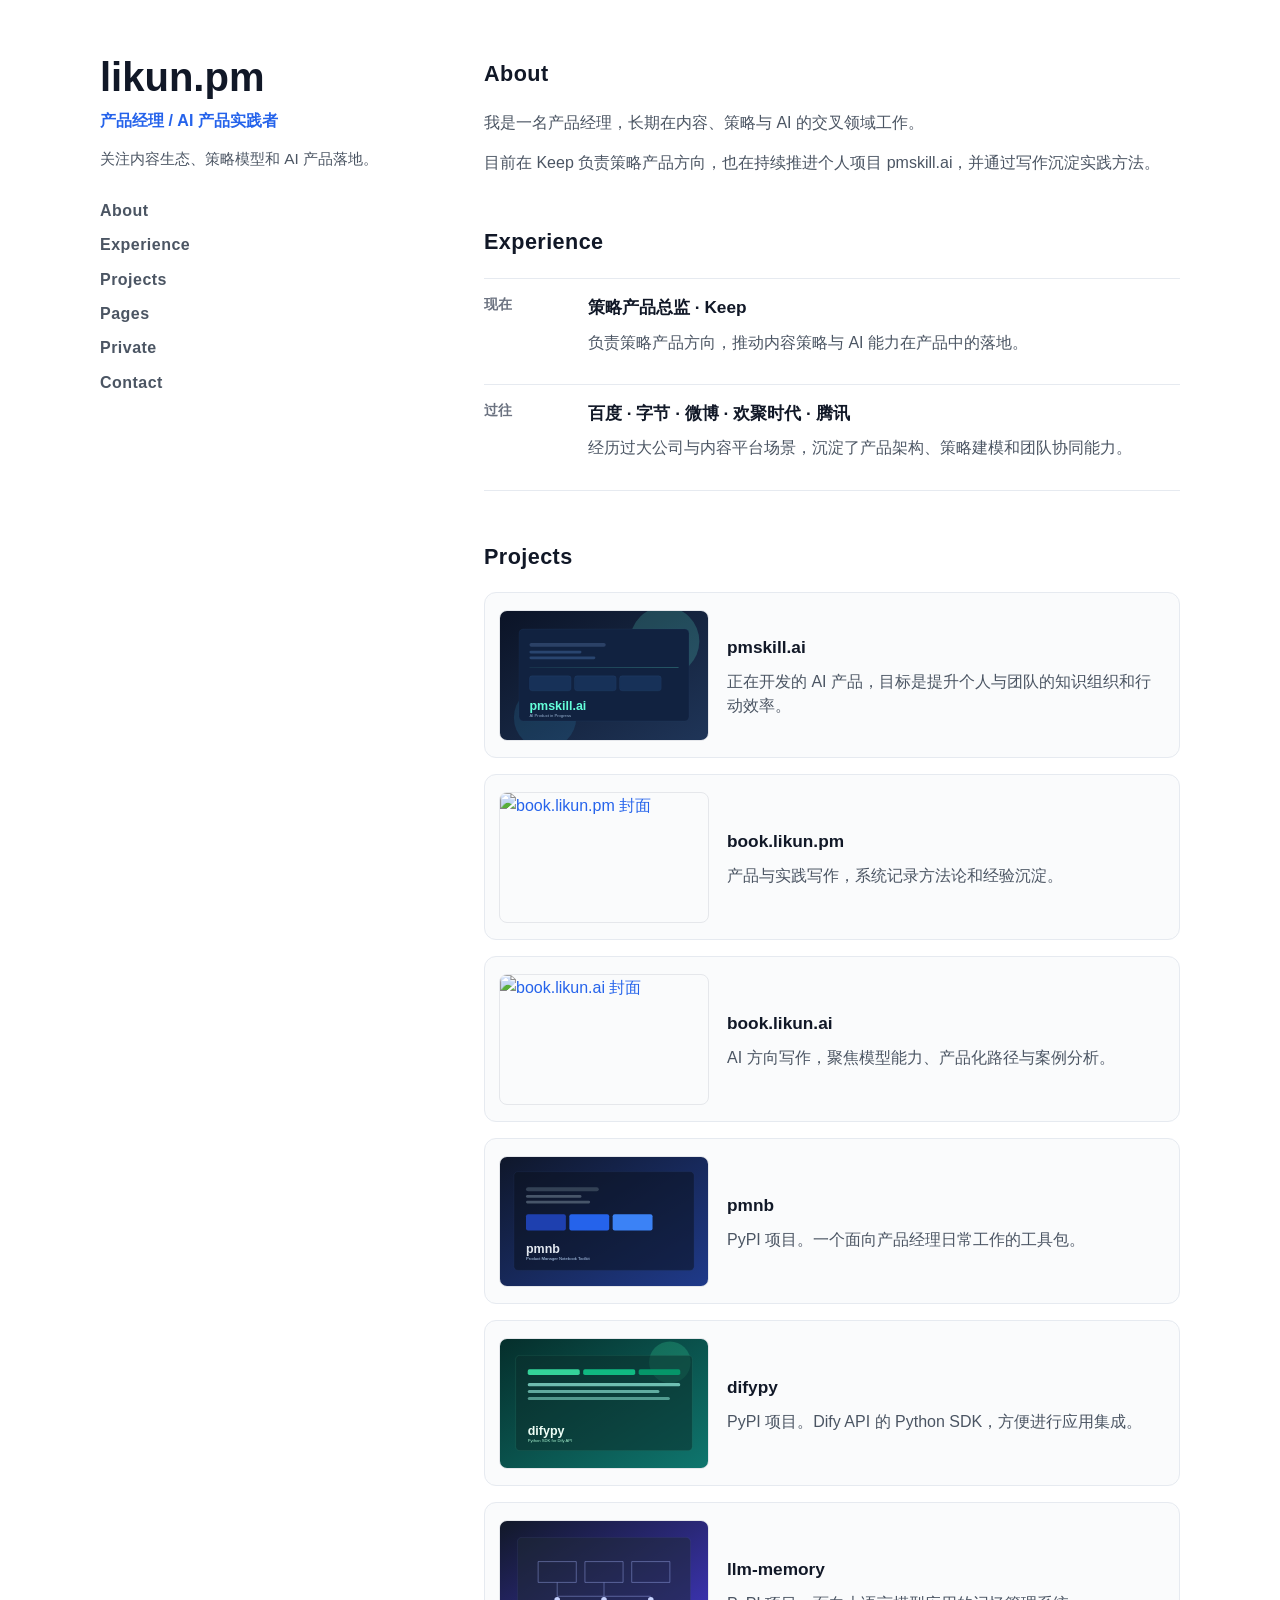
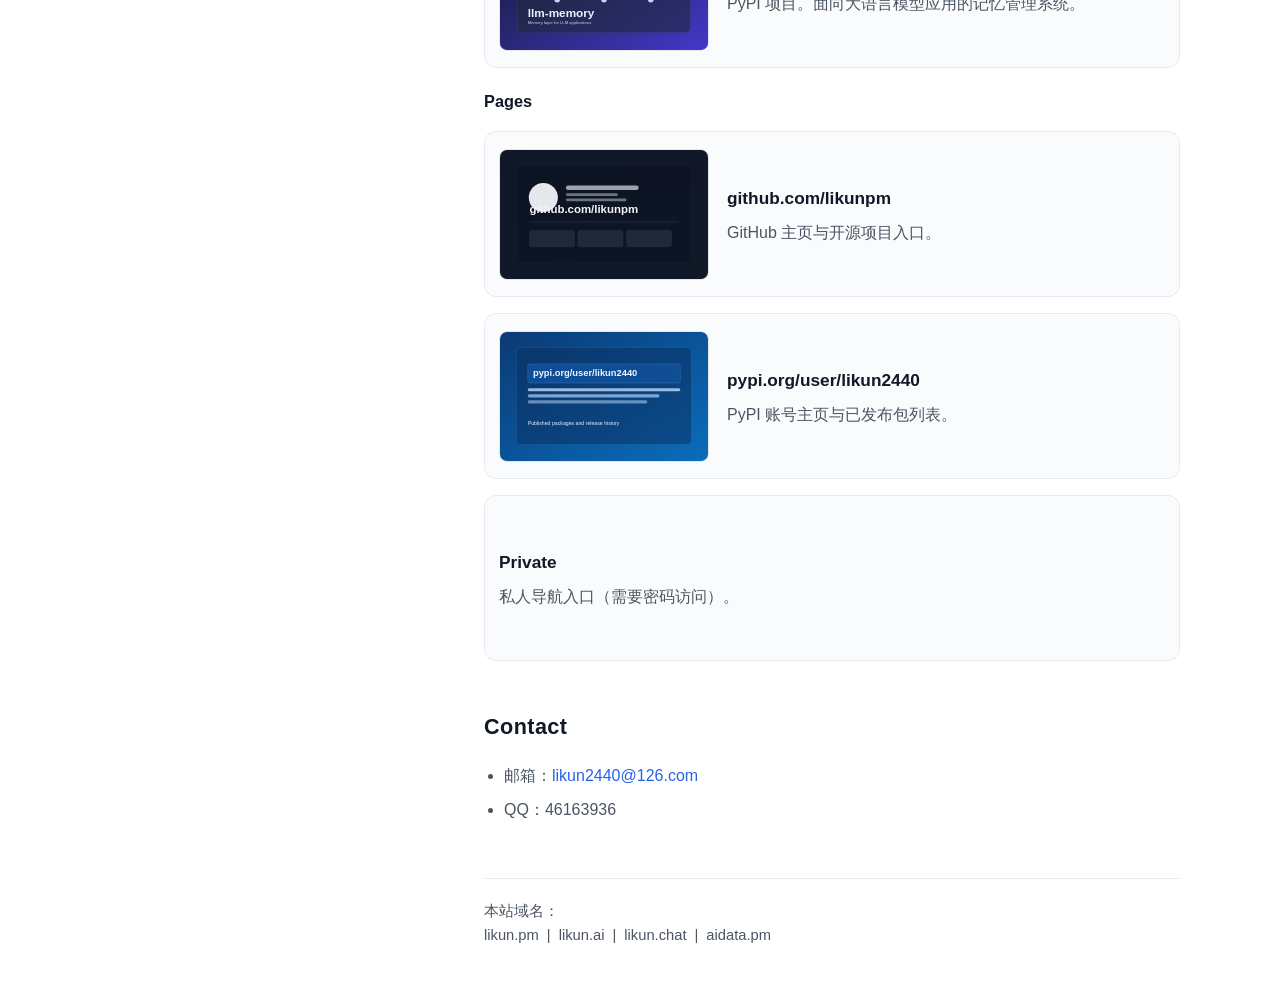
==== private.html @ 6d687f62 "Add password-protected private navigation page" ====
<!DOCTYPE html>
<html lang="zh-CN">
<head>
  <meta charset="UTF-8">
  <meta name="viewport" content="width=device-width, initial-scale=1.0">
  <title>Private | likun.pm</title>
  <meta name="description" content="likun.pm 私人页面">
  <link rel="stylesheet" href="styles.css">
</head>
<body>
  <div class="layout">
    <aside class="sidebar">
      <h1>Private</h1>
      <p class="subtitle">仅限授权访问</p>
      <p class="intro">如果你看到这页，说明你已通过密码验证。</p>
      <nav aria-label="页面导航">
        <a href="./index.html">Back to Home</a>
      </nav>
    </aside>

    <main class="content">
      <section>
        <h2>私人导航</h2>
        <ul>
          <li><a href="https://github.com/likunpm" target="_blank" rel="noreferrer">github.com/likunpm</a></li>
          <li><a href="https://pypi.org/user/likun2440/" target="_blank" rel="noreferrer">pypi.org/user/likun2440</a></li>
          <li><a href="https://likun.pm" target="_blank" rel="noreferrer">likun.pm</a></li>
          <li><a href="https://likun.chat" target="_blank" rel="noreferrer">likun.chat</a></li>
          <li><a href="https://aidata.pm" target="_blank" rel="noreferrer">aidata.pm</a></li>
        </ul>
      </section>
    </main>
  </div>
  <script src="script.js"></script>
</body>
</html>
---- styles.css ----
:root {
  --bg: #ffffff;
  --surface: #fafbfc;
  --line: #e6eaf0;
  --text: #1f2937;
  --muted: #4b5563;
  --accent: #2563eb;
  --heading: #111827;
}

* {
  box-sizing: border-box;
}

html {
  scroll-behavior: smooth;
}

body {
  margin: 0;
  font-family: -apple-system, BlinkMacSystemFont, "Segoe UI", "PingFang SC", "Microsoft YaHei", sans-serif;
  background: var(--bg);
  color: var(--text);
  line-height: 1.65;
}

a {
  color: var(--accent);
  text-decoration: none;
}

a:hover,
a:focus-visible {
  text-decoration: underline;
}

.layout {
  width: min(1080px, calc(100% - 48px));
  margin: 0 auto;
  display: grid;
  grid-template-columns: 320px 1fr;
  gap: 64px;
  padding: 56px 0;
}

.sidebar {
  position: sticky;
  top: 48px;
  height: fit-content;
}

.sidebar h1 {
  margin: 0;
  color: var(--heading);
  font-size: clamp(2rem, 4vw, 2.5rem);
  line-height: 1.05;
}

.subtitle {
  margin: 10px 0 0;
  color: var(--accent);
  font-weight: 600;
}

.intro {
  margin: 12px 0 0;
  color: var(--muted);
  font-size: 0.96rem;
}

nav {
  margin-top: 26px;
  display: grid;
  gap: 8px;
}

nav a {
  width: fit-content;
  color: var(--muted);
  font-weight: 600;
  letter-spacing: 0.03em;
}

nav a:hover,
nav a:focus-visible {
  color: var(--accent);
  text-decoration: none;
}

.socials {
  margin: 26px 0 0;
  padding: 0;
  list-style: none;
  display: grid;
  gap: 10px;
}

.socials a {
  color: var(--muted);
  font-size: 0.95rem;
  display: inline-block;
}

.socials a:hover,
.socials a:focus-visible {
  color: var(--accent);
  text-decoration: none;
}

.content section + section {
  margin-top: 48px;
}

h2 {
  margin: 0 0 18px;
  color: var(--heading);
  font-size: 1.35rem;
  letter-spacing: 0.02em;
}

p {
  margin: 0 0 14px;
  color: var(--muted);
}

.timeline-item {
  padding: 14px 0;
  border-top: 1px solid var(--line);
  display: grid;
  grid-template-columns: 88px 1fr;
  gap: 16px;
}

.timeline-item:last-child {
  border-bottom: 1px solid var(--line);
}

.time {
  margin: 0;
  color: #6b7280;
  font-size: 0.88rem;
  font-weight: 600;
}

h3 {
  margin: 0 0 8px;
  color: var(--heading);
  font-size: 1.08rem;
}

.project-card {
  margin-top: 16px;
  padding: 14px;
  border: 1px solid var(--line);
  border-radius: 12px;
  background: var(--surface);
  display: grid;
  grid-template-columns: 210px 1fr;
  gap: 18px;
  align-items: center;
  text-decoration: none;
  transition: transform 180ms ease, border-color 180ms ease;
  min-height: 166px;
}

.project-card:hover,
.project-card:focus-visible {
  transform: translateY(-1px);
  border-color: #cfd8e3;
  text-decoration: none;
}

.project-card img {
  width: 100%;
  aspect-ratio: 16 / 10;
  object-fit: cover;
  border-radius: 8px;
  border: 1px solid #e5e7eb;
}

.project-card p {
  margin: 0;
  line-height: 1.5;
}

.project-card.no-image {
  grid-template-columns: 1fr;
}

.subheading {
  margin: 20px 0 10px;
  font-size: 1.02rem;
  color: var(--heading);
}

ul {
  margin: 0;
  padding-left: 20px;
  color: var(--muted);
}

li + li {
  margin-top: 8px;
}

.site-footer {
  margin-top: 54px;
  padding-top: 20px;
  border-top: 1px solid var(--line);
}

.site-footer p {
  margin: 0;
  color: var(--muted);
  font-size: 0.92rem;
}

.domain-links {
  margin-top: 8px;
  display: flex;
  flex-wrap: wrap;
  align-items: center;
  gap: 8px;
}

.domain-links a {
  color: var(--muted);
}

.domain-links a:hover,
.domain-links a:focus-visible {
  color: var(--accent);
}

@media (max-width: 900px) {
  .layout {
    width: calc(100% - 30px);
    grid-template-columns: 1fr;
    gap: 44px;
    padding: 34px 0 56px;
  }

  .sidebar {
    position: static;
  }

  nav {
    grid-template-columns: repeat(3, minmax(0, 1fr));
    gap: 8px;
  }

  .project-card {
    grid-template-columns: 1fr;
  }
}

@media (max-width: 600px) {
  nav {
    grid-template-columns: repeat(2, minmax(0, 1fr));
  }

  .timeline-item {
    grid-template-columns: 1fr;
    gap: 6px;
  }
}
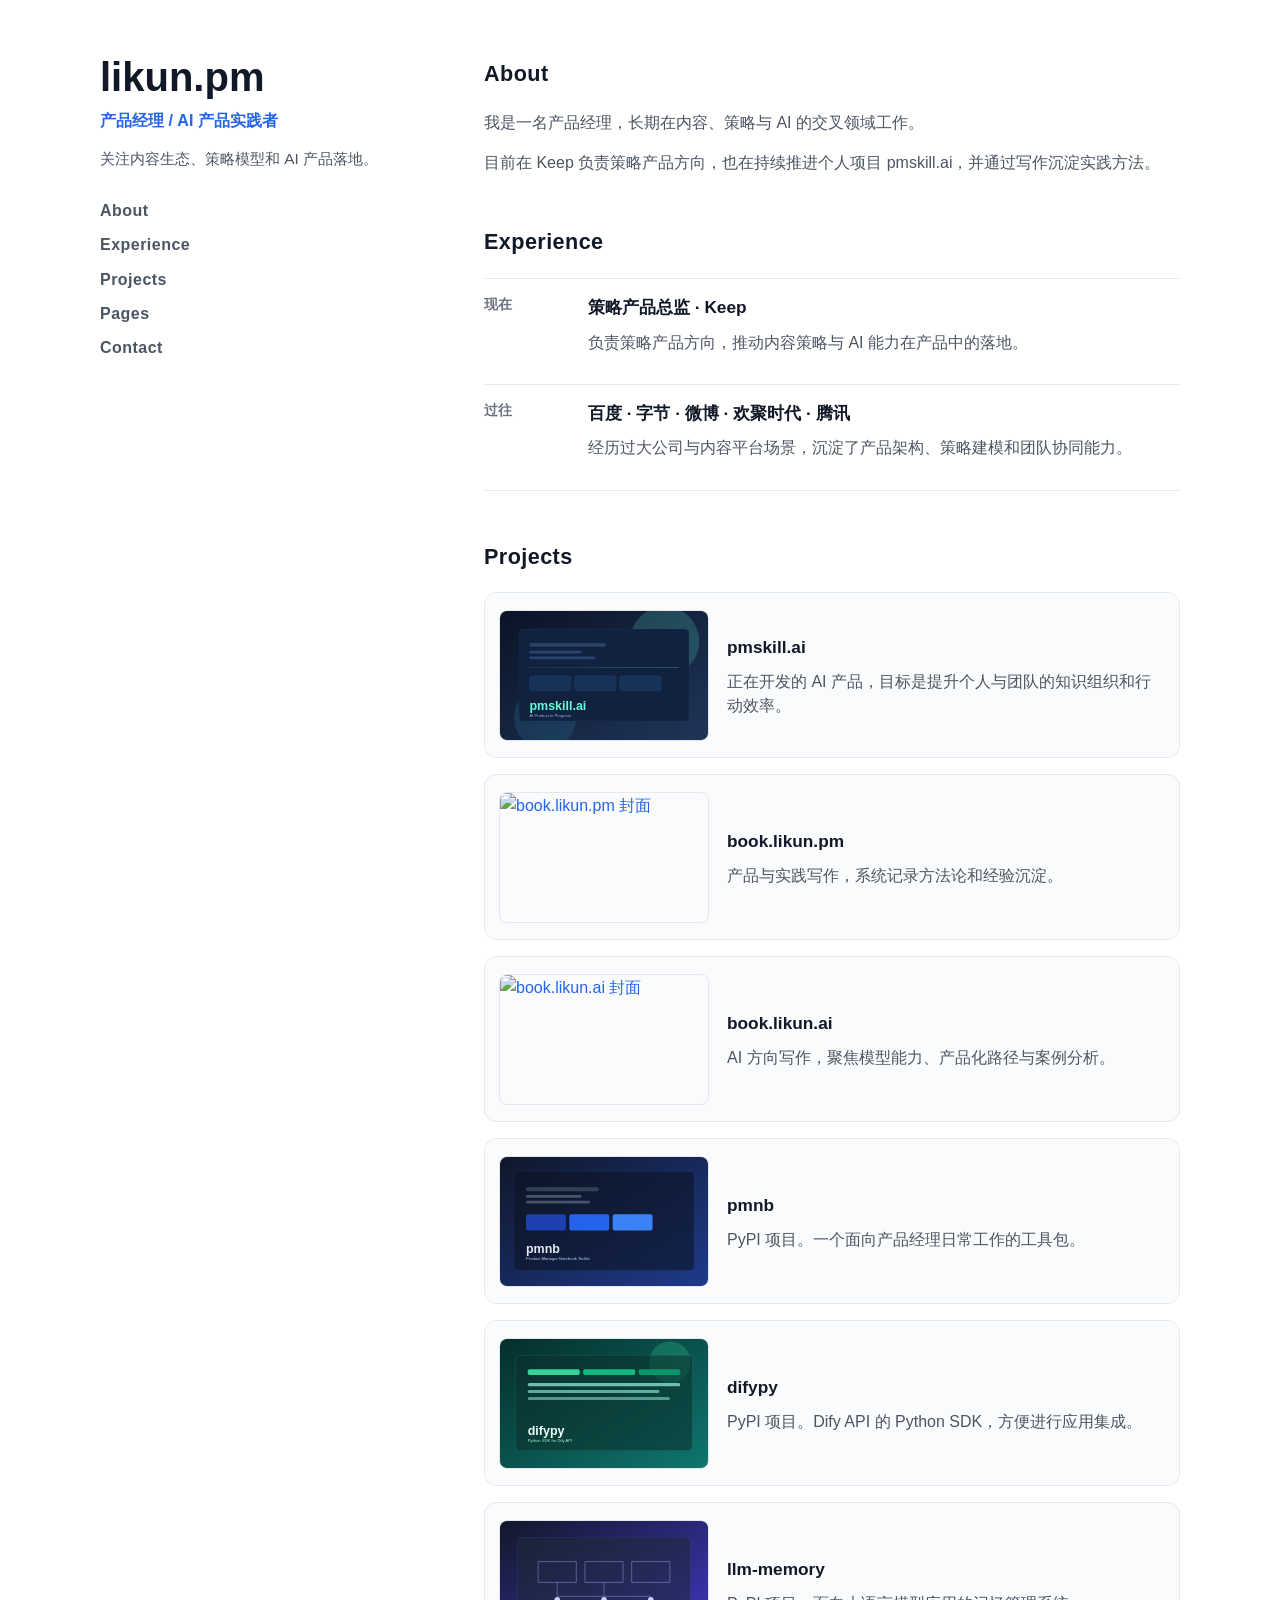
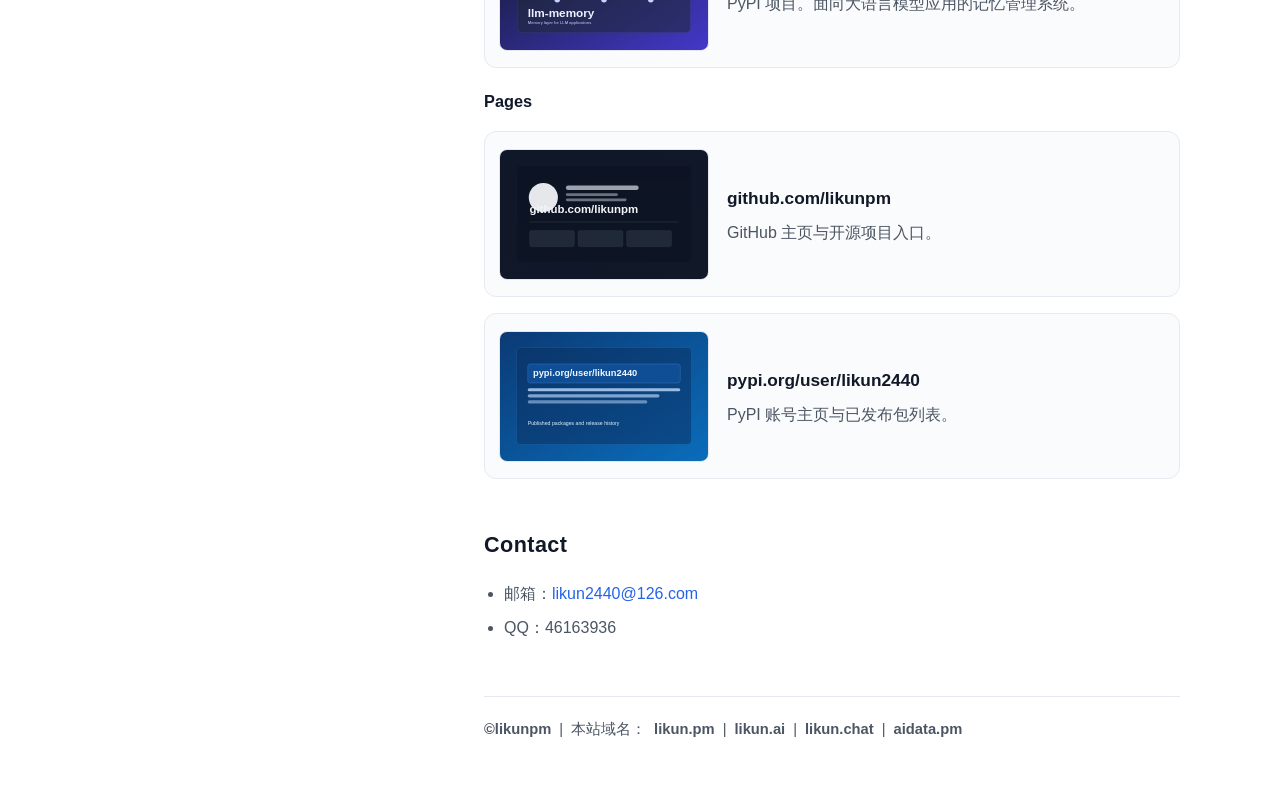
==== commit 3db2496a: "Update private page with home infrastructure links" ====
--- a/private.html
+++ b/private.html
@@ -22,11 +22,13 @@
       <section>
         <h2>私人导航</h2>
         <ul>
-          <li><a href="https://github.com/likunpm" target="_blank" rel="noreferrer">github.com/likunpm</a></li>
-          <li><a href="https://pypi.org/user/likun2440/" target="_blank" rel="noreferrer">pypi.org/user/likun2440</a></li>
-          <li><a href="https://likun.pm" target="_blank" rel="noreferrer">likun.pm</a></li>
-          <li><a href="https://likun.chat" target="_blank" rel="noreferrer">likun.chat</a></li>
-          <li><a href="https://aidata.pm" target="_blank" rel="noreferrer">aidata.pm</a></li>
+          <li><a href="https://ml.aidata.pm" target="_blank" rel="noreferrer">ml.aidata.pm</a>：机器学习 Jupyter 平台（DGX Spark）。</li>
+          <li><a href="https://code.aidata.pm" target="_blank" rel="noreferrer">code.aidata.pm</a>：平时使用的 Jupyter 平台（Dell A2000）。</li>
+          <li><a href="https://book.aidata.pm" target="_blank" rel="noreferrer">book.aidata.pm</a>：家里图书。</li>
+          <li><a href="https://dell.aidata.pm" target="_blank" rel="noreferrer">dell.aidata.pm</a>：家里机器运维。</li>
+          <li><a href="https://op.aidata.pm/c356aa4b" target="_blank" rel="noreferrer">op.aidata.pm/c356aa4b</a>：家里宝塔。</li>
+          <li><a href="https://git.aidata.pm" target="_blank" rel="noreferrer">git.aidata.pm</a>：家里 Git。</li>
+          <li><a href="https://data.likun.pm:5001" target="_blank" rel="noreferrer">data.likun.pm:5001</a>：群晖 NAS。</li>
         </ul>
       </section>
     </main>
--- a/styles.css
+++ b/styles.css
@@ -215,20 +215,24 @@
   font-size: 0.92rem;
 }
 
-.domain-links {
-  margin-top: 8px;
+.footer-inline {
+  margin: 0;
   display: flex;
-  flex-wrap: wrap;
+  flex-wrap: nowrap;
   align-items: center;
   gap: 8px;
-}
-
-.domain-links a {
-  color: var(--muted);
-}
-
-.domain-links a:hover,
-.domain-links a:focus-visible {
+  white-space: nowrap;
+  overflow-x: auto;
+  padding-bottom: 2px;
+}
+
+.footer-inline a {
+  color: var(--muted);
+  font-weight: 600;
+}
+
+.footer-inline a:hover,
+.footer-inline a:focus-visible {
   color: var(--accent);
 }
 
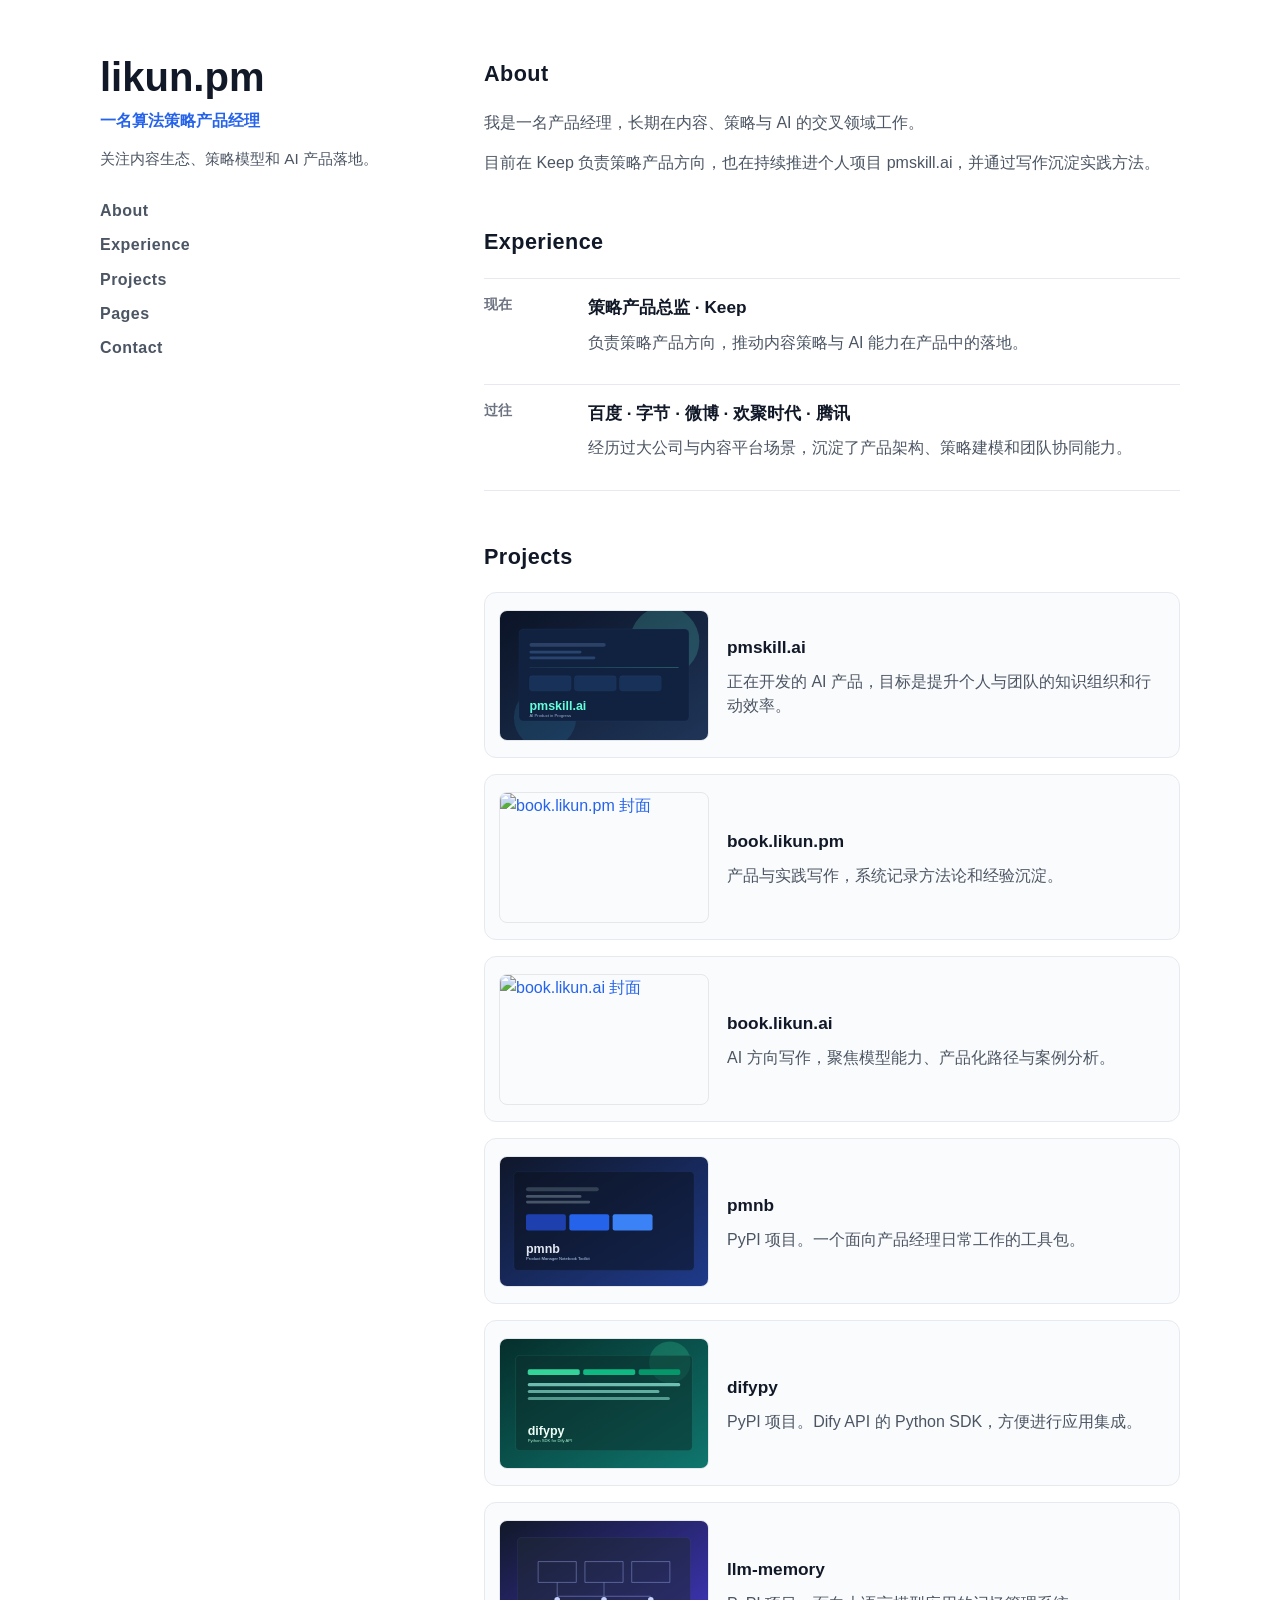
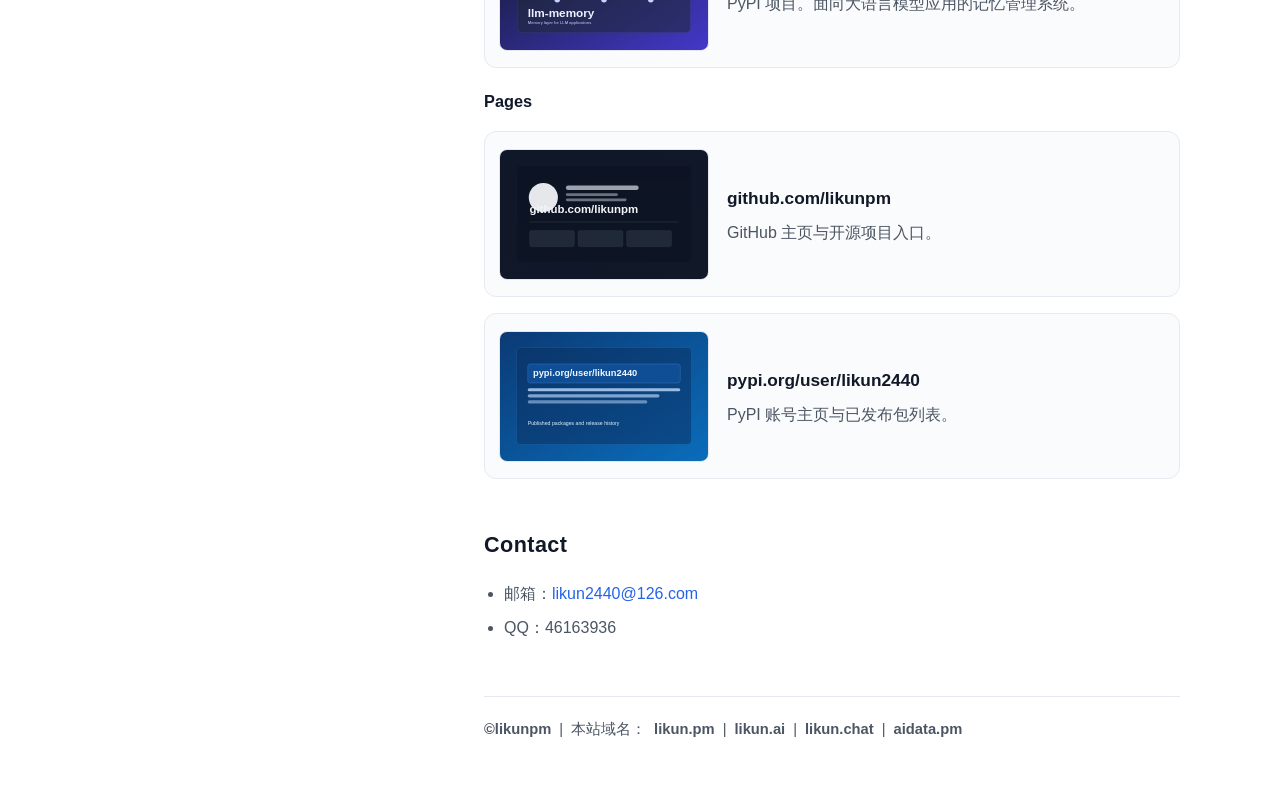
==== commit 10e8bf21: "Add site favicon" ====
--- a/private.html
+++ b/private.html
@@ -5,6 +5,7 @@
   <meta name="viewport" content="width=device-width, initial-scale=1.0">
   <title>Private | likun.pm</title>
   <meta name="description" content="likun.pm 私人页面">
+  <link rel="icon" type="image/svg+xml" href="./assets/favicon.svg">
   <link rel="stylesheet" href="styles.css">
 </head>
 <body>
@@ -29,6 +30,11 @@
           <li><a href="https://op.aidata.pm/c356aa4b" target="_blank" rel="noreferrer">op.aidata.pm/c356aa4b</a>：家里宝塔。</li>
           <li><a href="https://git.aidata.pm" target="_blank" rel="noreferrer">git.aidata.pm</a>：家里 Git。</li>
           <li><a href="https://data.likun.pm:5001" target="_blank" rel="noreferrer">data.likun.pm:5001</a>：群晖 NAS。</li>
+          <li><a href="http://data.likun.pm:8000/board" target="_blank" rel="noreferrer">data.likun.pm:8000/board</a>：vLLM 监控（nb）。</li>
+          <li><a href="http://data.likun.pm:8000/v1" target="_blank" rel="noreferrer">data.likun.pm:8000/v1</a>：大模型 endpoint（datanb）。</li>
+          <li><a href="https://www.spaceship.com/" target="_blank" rel="noreferrer">spaceship.com</a>：域名管理。</li>
+          <li><a href="http://my.hostsir.com/" target="_blank" rel="noreferrer">my.hostsir.com</a>：主机面板。</li>
+          <li><a href="https://www.htstack.com/" target="_blank" rel="noreferrer">htstack.com</a>：服务器管理。</li>
         </ul>
       </section>
     </main>
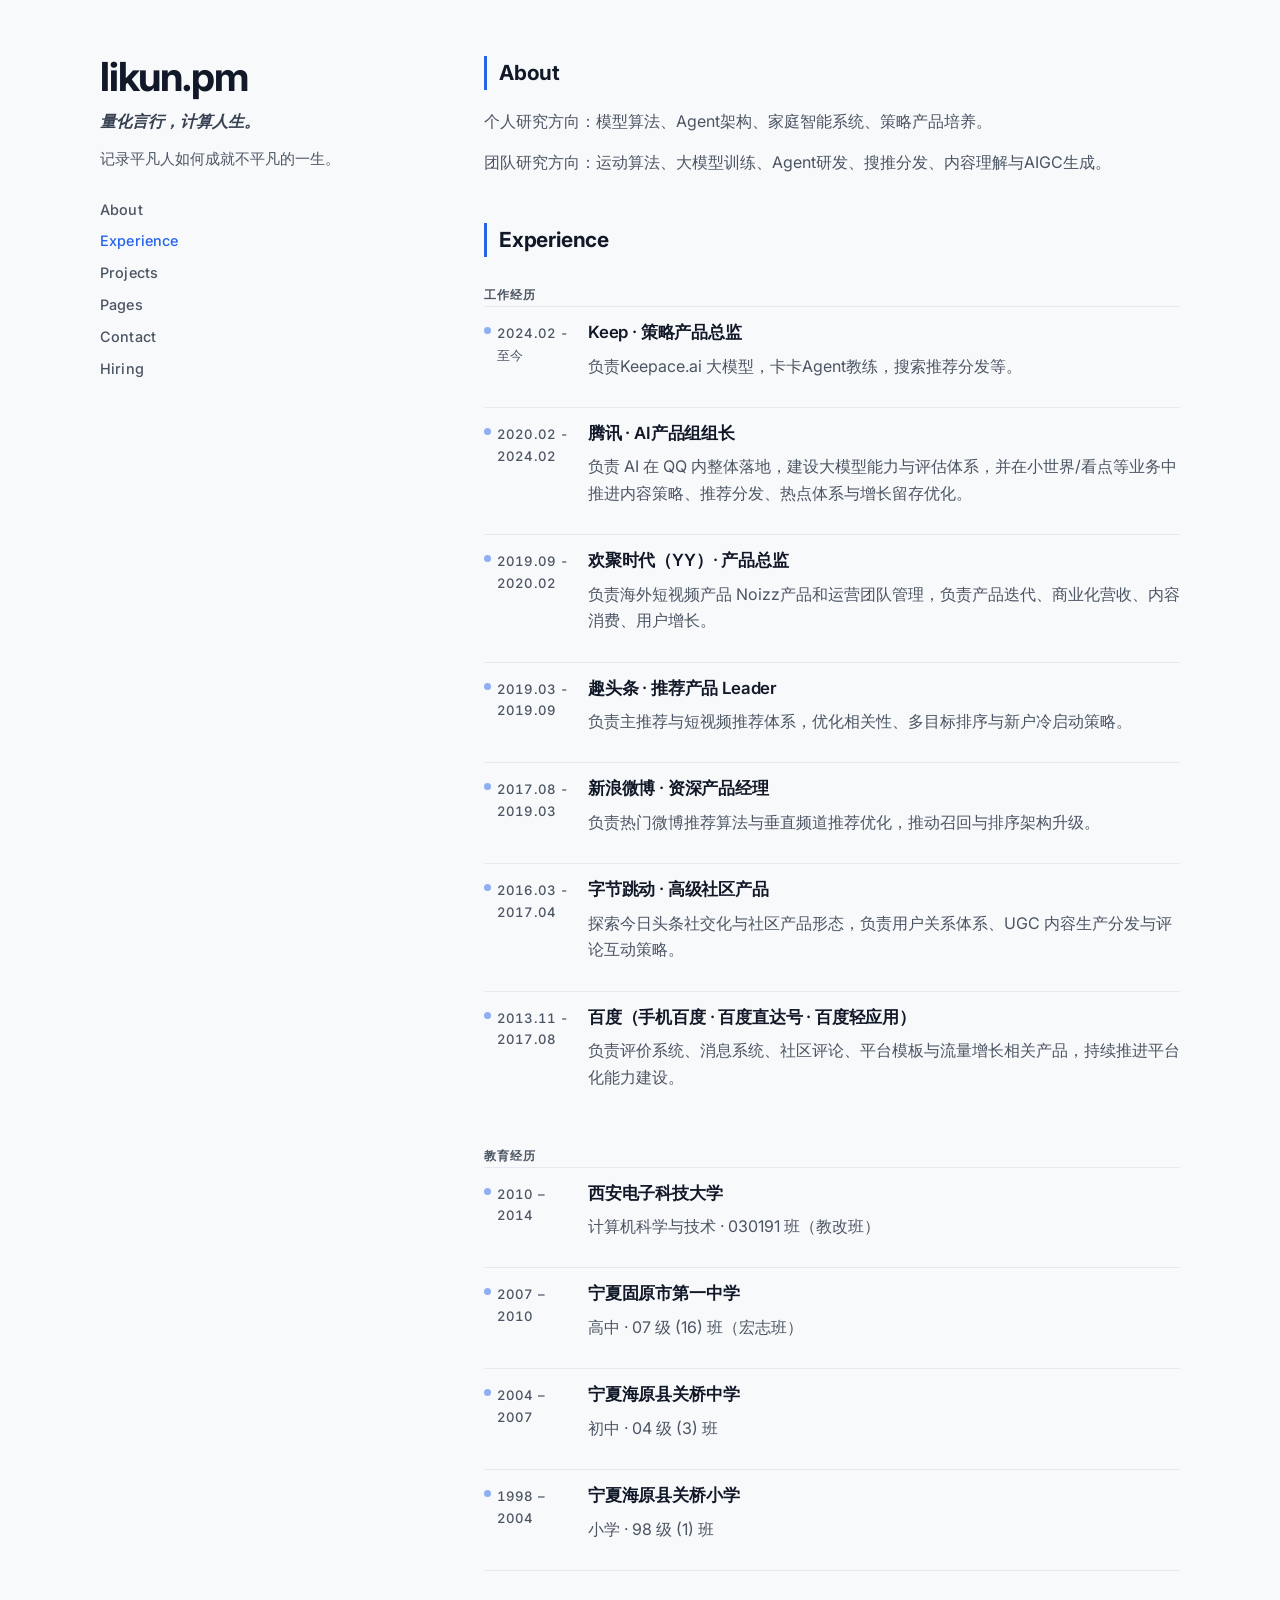
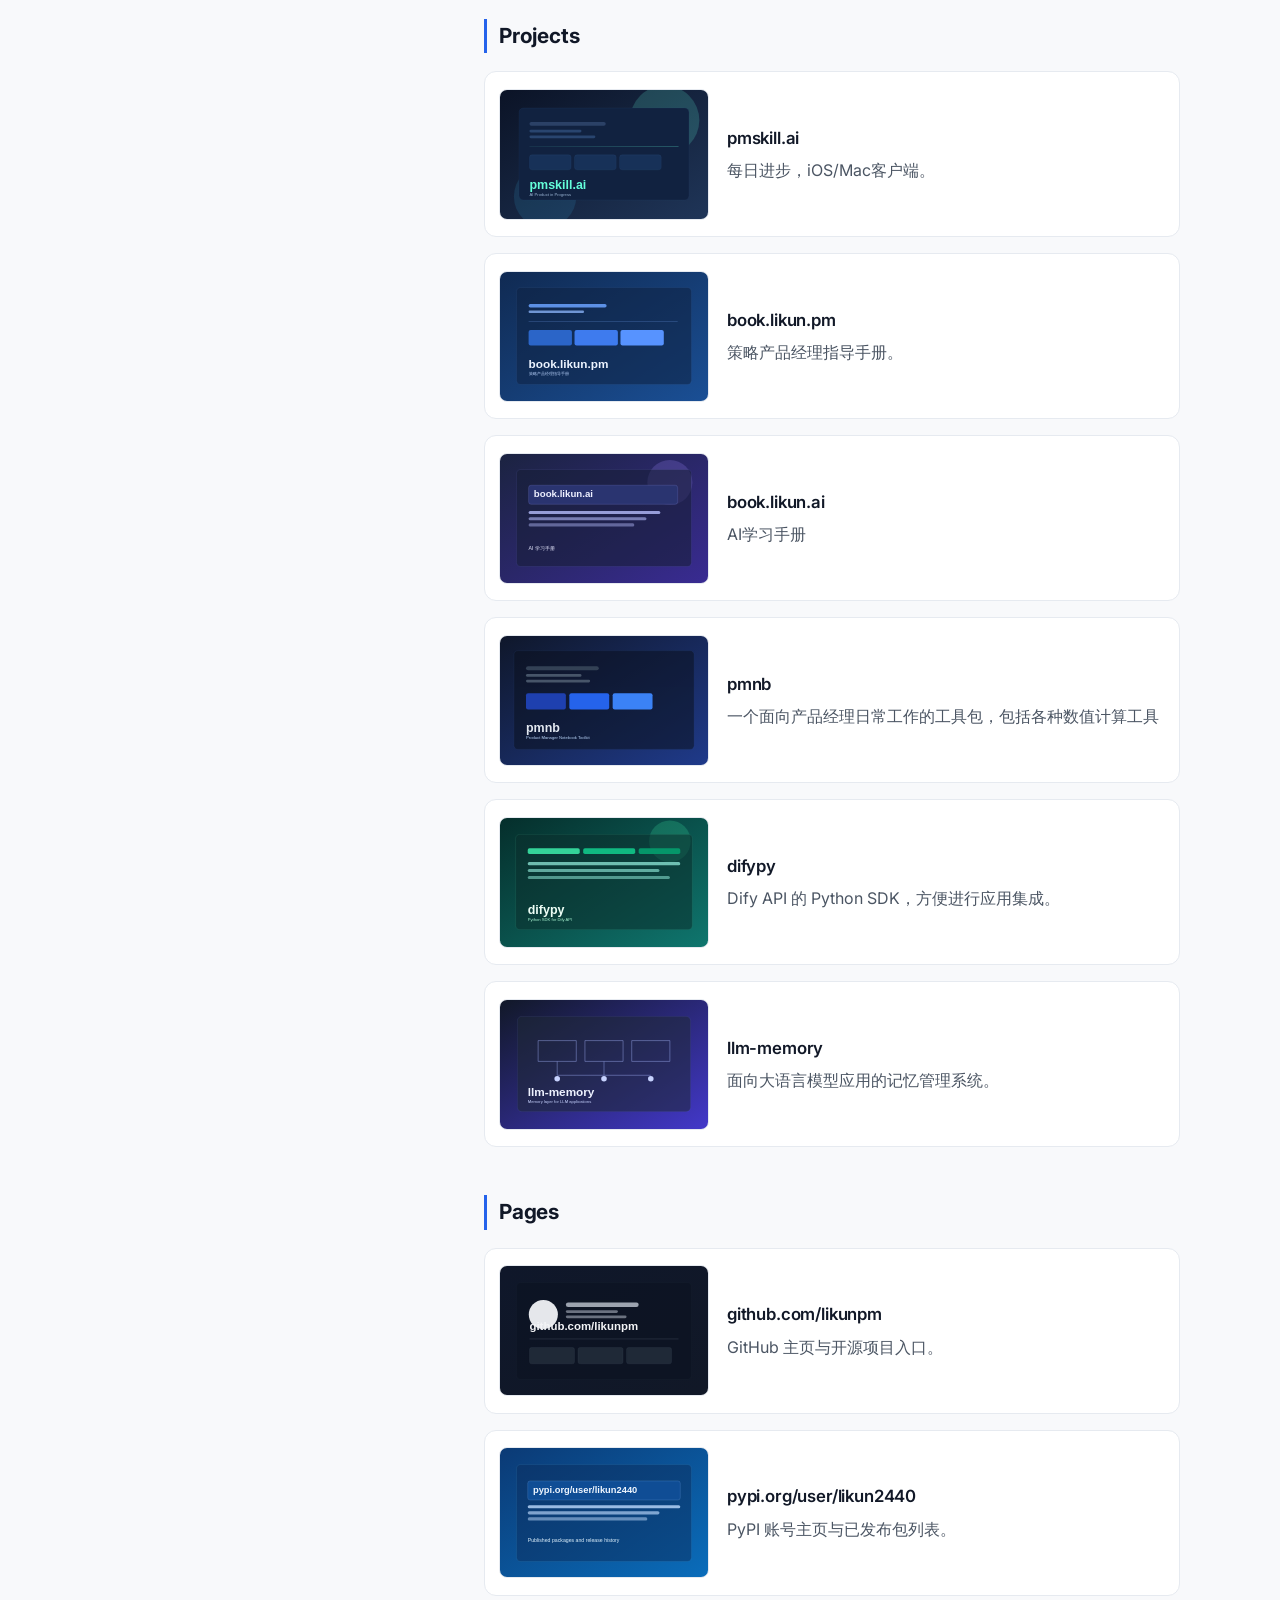
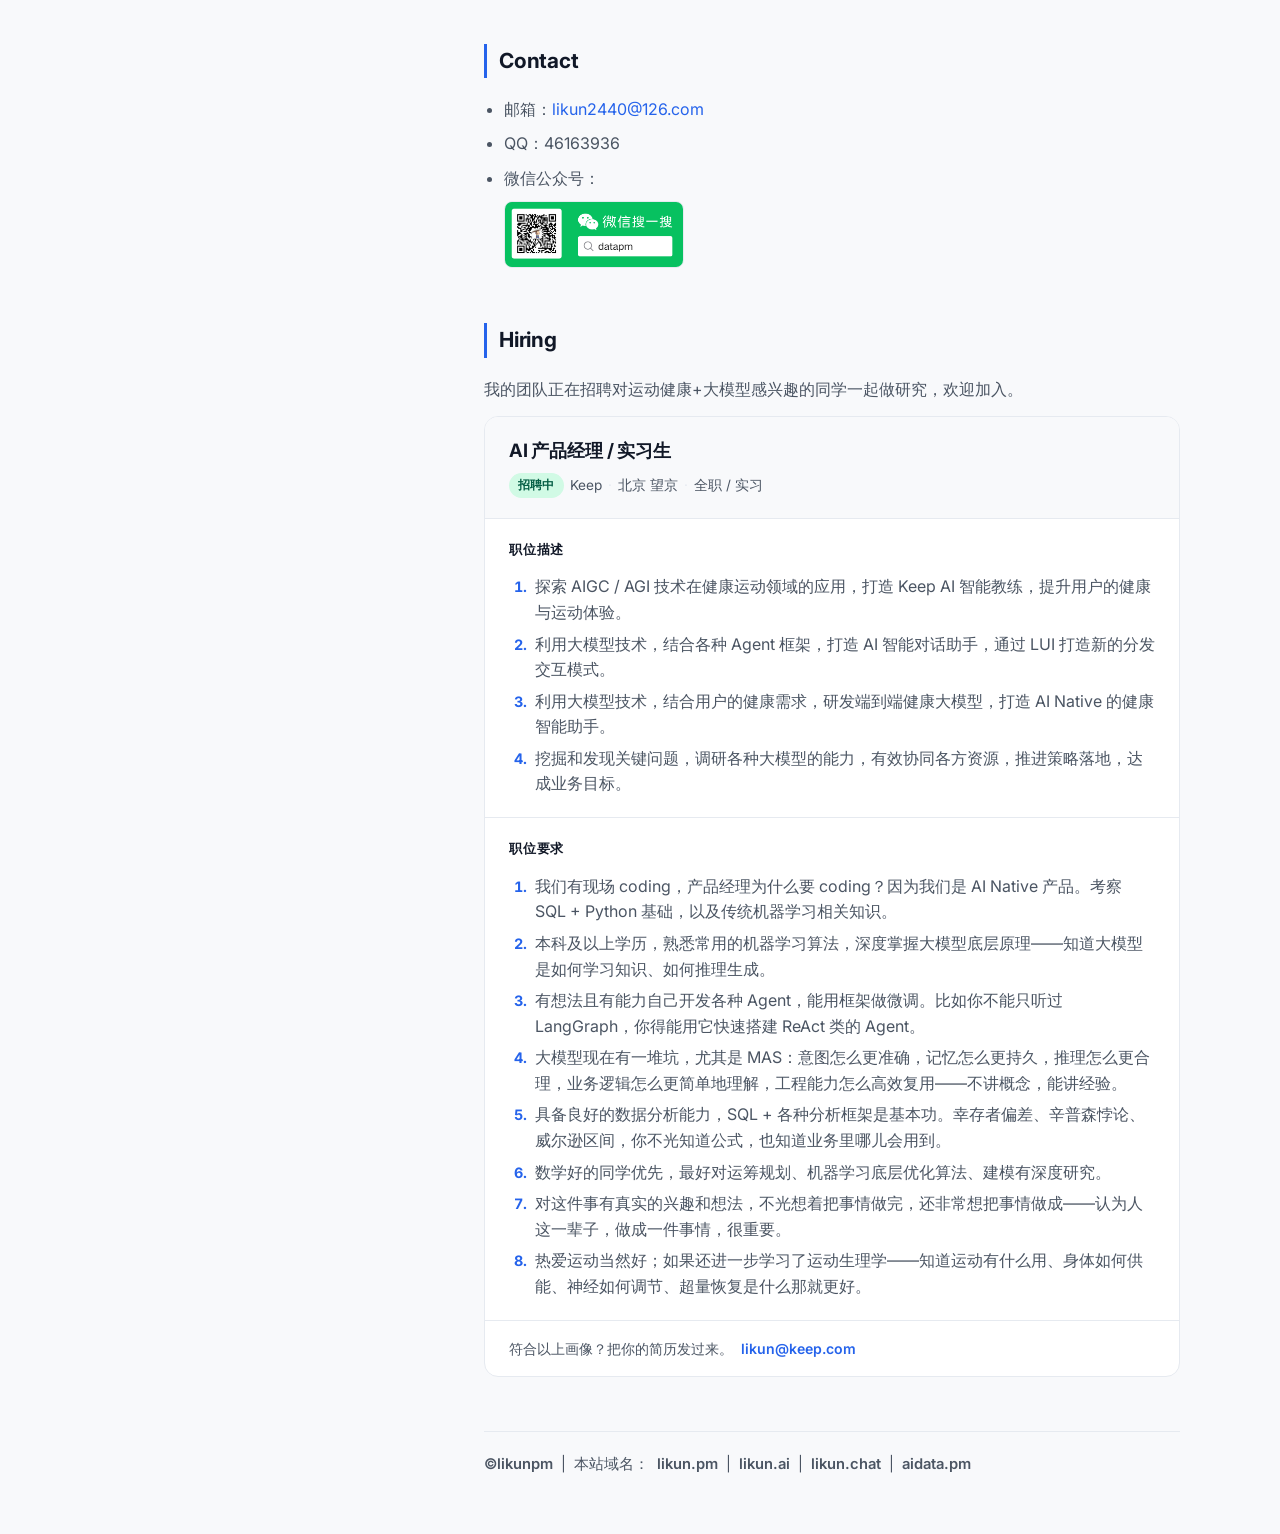
==== commit 014af5c6: "更新教育信息 更新教育信息" ====
--- a/private.html
+++ b/private.html
@@ -6,6 +6,9 @@
   <title>Private | likun.pm</title>
   <meta name="description" content="likun.pm 私人页面">
   <link rel="icon" type="image/svg+xml" href="./assets/favicon.svg">
+  <link rel="preconnect" href="https://fonts.googleapis.com">
+  <link rel="preconnect" href="https://fonts.gstatic.com" crossorigin>
+  <link href="https://fonts.googleapis.com/css2?family=Inter:wght@400;500;600;700&display=swap" rel="stylesheet">
   <link rel="stylesheet" href="styles.css">
 </head>
 <body>
--- a/styles.css
+++ b/styles.css
@@ -1,11 +1,13 @@
 :root {
-  --bg: #ffffff;
-  --surface: #fafbfc;
+  --bg: #f8f9fb;
+  --surface: #ffffff;
   --line: #e6eaf0;
   --text: #1f2937;
   --muted: #4b5563;
   --accent: #2563eb;
   --heading: #111827;
+  --subtitle: #374151;
+  --accent-bg: #eff6ff;
 }
 
 * {
@@ -18,10 +20,15 @@
 
 body {
   margin: 0;
-  font-family: -apple-system, BlinkMacSystemFont, "Segoe UI", "PingFang SC", "Microsoft YaHei", sans-serif;
+  font-family: "Inter", -apple-system, BlinkMacSystemFont, "PingFang SC", "Hiragino Sans GB", "Microsoft YaHei", sans-serif;
   background: var(--bg);
   color: var(--text);
   line-height: 1.65;
+  -webkit-font-smoothing: antialiased;
+  -moz-osx-font-smoothing: grayscale;
+  text-rendering: optimizeLegibility;
+  overflow-x: hidden;
+  overflow-wrap: break-word;
 }
 
 a {
@@ -53,13 +60,16 @@
   margin: 0;
   color: var(--heading);
   font-size: clamp(2rem, 4vw, 2.5rem);
+  font-weight: 700;
   line-height: 1.05;
+  letter-spacing: -0.03em;
 }
 
 .subtitle {
   margin: 10px 0 0;
-  color: var(--accent);
-  font-weight: 600;
+  color: var(--subtitle);
+  font-weight: 600;
+  font-style: italic;
 }
 
 .intro {
@@ -77,14 +87,20 @@
 nav a {
   width: fit-content;
   color: var(--muted);
-  font-weight: 600;
-  letter-spacing: 0.03em;
+  font-weight: 500;
+  font-size: 0.9rem;
+  letter-spacing: 0.01em;
+  transition: color 150ms ease;
 }
 
 nav a:hover,
 nav a:focus-visible {
   color: var(--accent);
   text-decoration: none;
+}
+
+nav a.active {
+  color: var(--accent);
 }
 
 .socials {
@@ -114,8 +130,11 @@
 h2 {
   margin: 0 0 18px;
   color: var(--heading);
-  font-size: 1.35rem;
-  letter-spacing: 0.02em;
+  font-size: 1.3rem;
+  font-weight: 700;
+  letter-spacing: -0.01em;
+  padding-left: 12px;
+  border-left: 3px solid var(--accent);
 }
 
 p {
@@ -137,15 +156,35 @@
 
 .time {
   margin: 0;
-  color: #6b7280;
-  font-size: 0.88rem;
-  font-weight: 600;
+  color: var(--muted);
+  font-size: 0.82rem;
+  font-weight: 500;
+  font-variant-numeric: tabular-nums;
+  letter-spacing: 0.01em;
+  display: flex;
+  align-items: flex-start;
+  gap: 6px;
+  padding-top: 2px;
+}
+
+.time::before {
+  content: '';
+  flex-shrink: 0;
+  width: 7px;
+  height: 7px;
+  margin-top: 4px;
+  border-radius: 50%;
+  background: var(--accent);
+  opacity: 0.5;
 }
 
 h3 {
   margin: 0 0 8px;
   color: var(--heading);
-  font-size: 1.08rem;
+  font-size: 1.05rem;
+  font-weight: 600;
+  letter-spacing: -0.01em;
+  line-height: 1.4;
 }
 
 .project-card {
@@ -159,14 +198,15 @@
   gap: 18px;
   align-items: center;
   text-decoration: none;
-  transition: transform 180ms ease, border-color 180ms ease;
+  transition: transform 180ms ease, border-color 180ms ease, box-shadow 180ms ease;
   min-height: 166px;
 }
 
 .project-card:hover,
 .project-card:focus-visible {
-  transform: translateY(-1px);
-  border-color: #cfd8e3;
+  transform: translateY(-2px);
+  border-color: #b8c8e0;
+  box-shadow: 0 4px 16px rgba(37, 99, 235, 0.08);
   text-decoration: none;
 }
 
@@ -175,7 +215,7 @@
   aspect-ratio: 16 / 10;
   object-fit: cover;
   border-radius: 8px;
-  border: 1px solid #e5e7eb;
+  border: 1px solid var(--line);
 }
 
 .project-card p {
@@ -188,9 +228,12 @@
 }
 
 .subheading {
-  margin: 20px 0 10px;
-  font-size: 1.02rem;
-  color: var(--heading);
+  margin: 28px 0 0;
+  font-size: 0.78rem;
+  font-weight: 600;
+  letter-spacing: 0.07em;
+  text-transform: uppercase;
+  color: var(--muted);
 }
 
 ul {
@@ -201,6 +244,140 @@
 
 li + li {
   margin-top: 8px;
+}
+
+/* ── JD Card ─────────────────────────────────────────────── */
+
+.jd-card {
+  margin-top: 4px;
+  border: 1px solid var(--line);
+  border-radius: 14px;
+  background: var(--surface);
+  overflow: hidden;
+  max-width: 100%;
+  word-break: break-word;
+}
+
+.jd-header {
+  padding: 22px 24px 20px;
+  border-bottom: 1px solid var(--line);
+  background: var(--bg);
+}
+
+.jd-title {
+  margin: 0 0 10px;
+  color: var(--heading);
+  font-size: 1.15rem;
+  font-weight: 700;
+  letter-spacing: -0.01em;
+  line-height: 1.3;
+}
+
+.jd-meta {
+  display: flex;
+  align-items: center;
+  flex-wrap: wrap;
+  gap: 6px;
+  font-size: 0.85rem;
+  color: var(--muted);
+}
+
+.jd-meta-dot {
+  color: var(--line);
+}
+
+.jd-badge {
+  display: inline-flex;
+  align-items: center;
+  padding: 2px 9px;
+  border-radius: 99px;
+  font-size: 0.78rem;
+  font-weight: 600;
+  letter-spacing: 0.02em;
+  background: #d1fae5;
+  color: #065f46;
+}
+
+@media (prefers-color-scheme: dark) {
+  .jd-badge {
+    background: rgba(16, 185, 129, 0.15);
+    color: #6ee7b7;
+  }
+}
+
+.jd-section {
+  padding: 20px 24px;
+  border-bottom: 1px solid var(--line);
+}
+
+.jd-section-title {
+  margin: 0 0 14px;
+  color: var(--heading);
+  font-size: 0.82rem;
+  font-weight: 600;
+  letter-spacing: 0.06em;
+  text-transform: uppercase;
+}
+
+.jd-list {
+  margin: 0;
+  padding-left: 22px;
+  color: var(--muted);
+  line-height: 1.6;
+}
+
+.jd-list li {
+  padding-left: 4px;
+}
+
+.jd-list li + li {
+  margin-top: 6px;
+}
+
+.jd-list li::marker {
+  color: var(--accent);
+  font-weight: 700;
+  font-size: 0.9em;
+}
+
+.jd-apply {
+  padding: 16px 24px;
+  display: flex;
+  align-items: center;
+  gap: 8px;
+  flex-wrap: wrap;
+}
+
+.jd-apply-text {
+  margin: 0;
+  color: var(--muted);
+  font-size: 0.88rem;
+}
+
+.jd-apply-btn {
+  color: var(--accent);
+  font-size: 0.88rem;
+  font-weight: 600;
+  text-decoration: none;
+  transition: opacity 150ms ease;
+}
+
+.jd-apply-btn:hover,
+.jd-apply-btn:focus-visible {
+  opacity: 0.7;
+  text-decoration: underline;
+}
+
+.wechat-block {
+  margin-top: 10px;
+}
+
+.wechat-block img {
+  width: 180px;
+  max-width: 100%;
+  height: auto;
+  border: 1px solid var(--line);
+  border-radius: 8px;
 }
 
 .site-footer {
@@ -236,16 +413,42 @@
   color: var(--accent);
 }
 
+/* ── Dark mode ──────────────────────────────────────────── */
+
+@media (prefers-color-scheme: dark) {
+  :root {
+    --bg: #0d1117;
+    --surface: #161b22;
+    --line: #30363d;
+    --text: #e6edf3;
+    --muted: #8b949e;
+    --accent: #58a6ff;
+    --heading: #f0f6fc;
+    --subtitle: #9ca3af;
+    --accent-bg: rgba(88, 166, 255, 0.1);
+  }
+
+  .project-card:hover,
+  .project-card:focus-visible {
+    border-color: #58a6ff;
+    box-shadow: 0 4px 20px rgba(0, 0, 0, 0.4);
+  }
+}
+
+/* ── Responsive ─────────────────────────────────────────── */
+
 @media (max-width: 900px) {
   .layout {
-    width: calc(100% - 30px);
+    width: calc(100% - 32px);
     grid-template-columns: 1fr;
-    gap: 44px;
-    padding: 34px 0 56px;
+    gap: 32px;
+    padding: 28px 0 48px;
   }
 
   .sidebar {
     position: static;
+    padding-bottom: 28px;
+    border-bottom: 1px solid var(--line);
   }
 
   nav {
@@ -253,18 +456,135 @@
     gap: 8px;
   }
 
+  nav a {
+    width: 100%;
+    display: block;
+    text-align: center;
+    padding: 9px 6px;
+    background: var(--surface);
+    border: 1px solid var(--line);
+    border-radius: 8px;
+    font-size: 0.9rem;
+  }
+
+  nav a:hover,
+  nav a:focus-visible {
+    background: var(--accent-bg);
+    border-color: var(--accent);
+    text-decoration: none;
+  }
+
+  nav a.active {
+    background: var(--accent-bg);
+    border-color: var(--accent);
+  }
+
   .project-card {
     grid-template-columns: 1fr;
+    min-height: auto;
+  }
+
+  .project-card img {
+    width: 100%;
+    max-height: 160px;
+    object-fit: cover;
+  }
+
+  .content section + section {
+    margin-top: 40px;
   }
 }
 
 @media (max-width: 600px) {
+  .layout {
+    width: calc(100% - 28px);
+    gap: 28px;
+    padding: 24px 0 40px;
+  }
+
   nav {
     grid-template-columns: repeat(2, minmax(0, 1fr));
   }
 
   .timeline-item {
     grid-template-columns: 1fr;
-    gap: 6px;
-  }
-}
+    gap: 4px;
+  }
+
+  .time {
+    font-size: 0.82rem;
+  }
+
+  .project-card {
+    padding: 12px;
+    gap: 12px;
+  }
+
+  .footer-inline {
+    flex-wrap: wrap;
+    white-space: normal;
+    gap: 6px 8px;
+  }
+
+  .content section + section {
+    margin-top: 32px;
+  }
+}
+
+@media (max-width: 480px) {
+  .layout {
+    width: calc(100% - 24px);
+    gap: 24px;
+    padding: 20px 0 36px;
+  }
+
+  .sidebar h1 {
+    font-size: 1.85rem;
+  }
+
+  .subtitle {
+    font-size: 0.95rem;
+  }
+
+  .intro {
+    font-size: 0.9rem;
+  }
+
+  nav {
+    margin-top: 18px;
+    gap: 7px;
+  }
+
+  nav a {
+    padding: 8px 4px;
+    font-size: 0.85rem;
+  }
+
+  h2 {
+    font-size: 1.2rem;
+    margin-bottom: 14px;
+  }
+
+  h3 {
+    font-size: 1rem;
+  }
+
+  .project-card {
+    padding: 10px;
+    gap: 10px;
+    border-radius: 10px;
+  }
+
+  .project-card img {
+    max-height: 140px;
+    border-radius: 6px;
+  }
+
+  .site-footer {
+    margin-top: 36px;
+  }
+
+  .wechat-block img {
+    width: 150px;
+  }
+}
